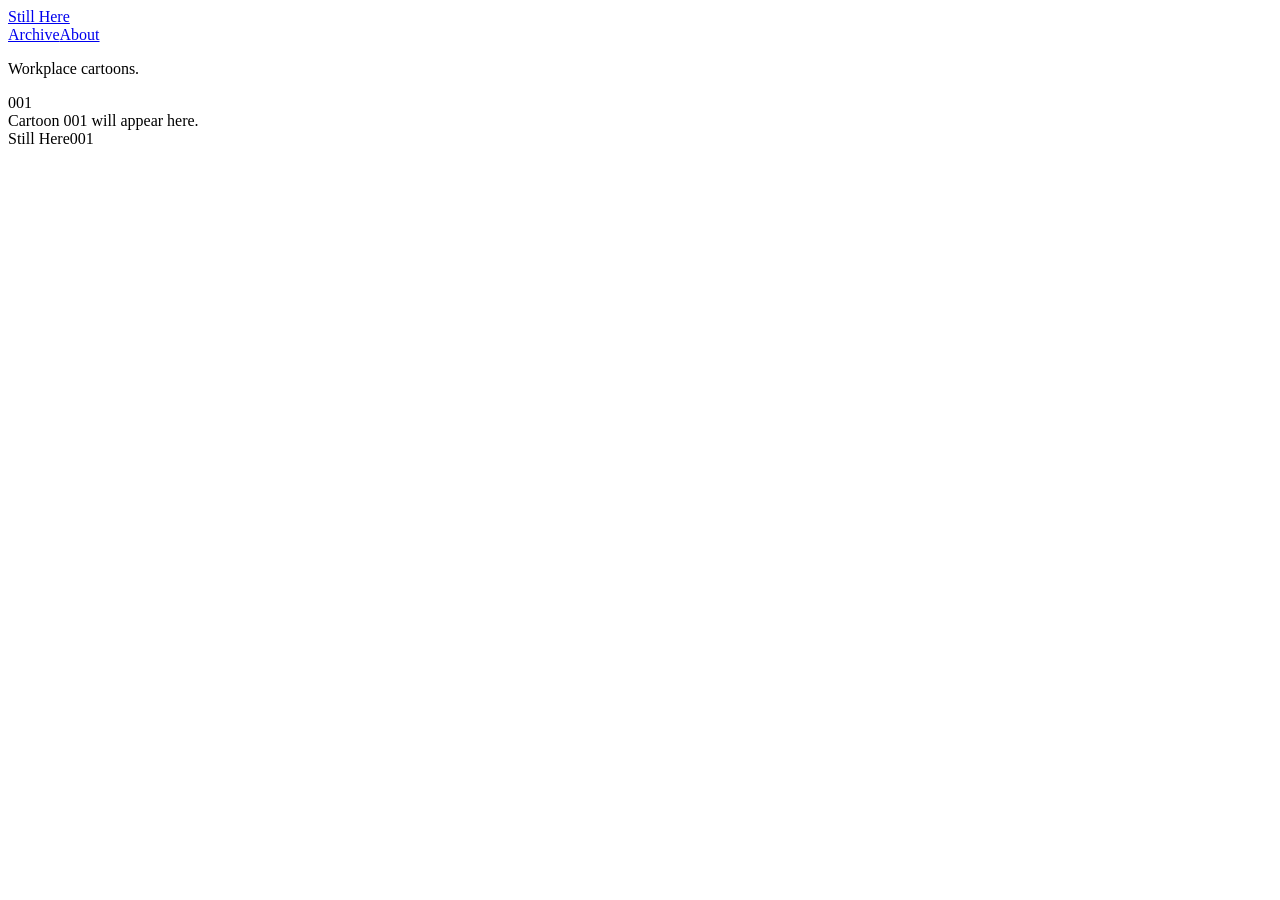
==== index.html @ 5e76210c "Build Still Here site: add index.html" ====
<!doctype html>
<html lang="en">
<head>
<meta charset="utf-8">
<meta name="viewport" content="width=device-width, initial-scale=1">
<meta name="description" content="Still Here — workplace cartoons.">
<title>Still Here — Workplace cartoons</title>
<link rel="stylesheet" href="styles.css">
</head>
<body>
<header class="site-header">
  <a class="brand" href="index.html">Still Here</a>
  <nav><a href="archive.html">Archive</a><a href="about.html">About</a></nav>
</header>
<main>
  <section class="intro"><p>Workplace cartoons.</p></section>
  <section class="latest">
    <div class="number">001</div>
    <div class="placeholder">Cartoon 001 will appear here.</div>
  </section>
</main>
<footer><span>Still Here</span><span>001</span></footer>
</body>
</html>
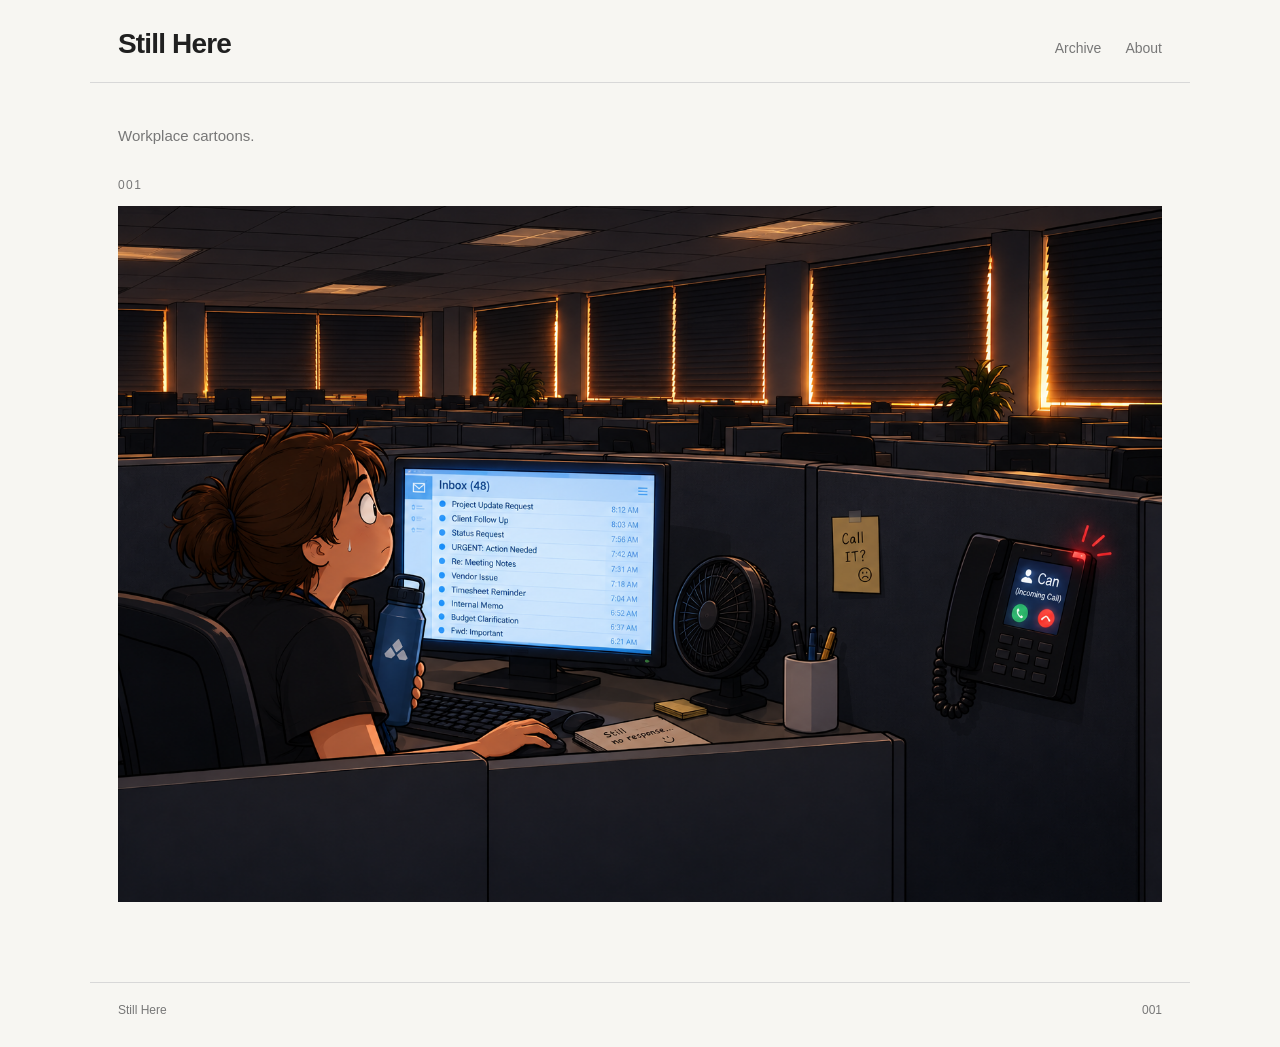
==== commit b4953141: "Publish Still Here 001 with final artwork" ====
--- a/index.html
+++ b/index.html
@@ -16,7 +16,7 @@
   <section class="intro"><p>Workplace cartoons.</p></section>
   <section class="latest">
     <div class="number">001</div>
-    <div class="placeholder">Cartoon 001 will appear here.</div>
+    <a href="001.html" aria-label="View Still Here 001"><img class="artwork" src="images/001.png" width="1536" height="1024" alt="Still Here 001: A lone office worker faces an inbox with 48 messages and a ringing phone in a dim, empty office." fetchpriority="high"></a>
   </section>
 </main>
 <footer><span>Still Here</span><span>001</span></footer>
--- a/styles.css
+++ b/styles.css
@@ -0,0 +1,23 @@
+:root{--ink:#202020;--muted:#777;--line:#d8d8d8;--paper:#f7f6f2}
+*{box-sizing:border-box}
+html,body{margin:0;padding:0}
+body{background:var(--paper);color:var(--ink);font-family:Arial,Helvetica,sans-serif;min-height:100vh}
+.site-header{max-width:1100px;margin:auto;padding:28px 28px 22px;display:flex;justify-content:space-between;align-items:baseline;border-bottom:1px solid var(--line)}
+.brand{font-size:28px;font-weight:600;letter-spacing:-.03em;color:inherit;text-decoration:none}
+nav{display:flex;gap:24px}
+nav a,footer a{color:var(--muted);text-decoration:none;font-size:14px}
+nav a:hover,footer a:hover{text-decoration:underline}
+main{max-width:1100px;margin:auto;padding:44px 28px 80px}
+.intro{margin-bottom:34px}.intro p{color:var(--muted);font-size:15px;margin:0}
+.number{font-size:12px;letter-spacing:.12em;color:var(--muted);margin-bottom:14px}
+.placeholder{min-height:480px;border:1px solid var(--line);display:grid;place-items:center;color:var(--muted);background:#fff}
+.cartoon .placeholder{min-height:70vh}
+.page-heading h1,.prose h1{font-size:32px;font-weight:500;margin:0 0 30px}
+.archive-grid{border-top:1px solid var(--line)}
+.archive-grid a{display:flex;justify-content:space-between;padding:20px 0;border-bottom:1px solid var(--line);text-decoration:none;color:inherit}
+.archive-grid a span:last-child{color:var(--muted);font-size:14px}
+.prose{max-width:700px}.prose p{font-size:17px;line-height:1.7;color:#444}
+footer{max-width:1100px;margin:auto;padding:20px 28px 30px;border-top:1px solid var(--line);display:flex;justify-content:space-between;color:var(--muted);font-size:12px}
+@media(max-width:600px){.site-header{padding:22px 18px}.brand{font-size:24px}nav{gap:14px}main{padding:32px 18px 60px}.placeholder{min-height:300px}.cartoon .placeholder{min-height:55vh}footer{padding-left:18px;padding-right:18px}}
+
+.artwork{display:block;width:100%;height:auto}
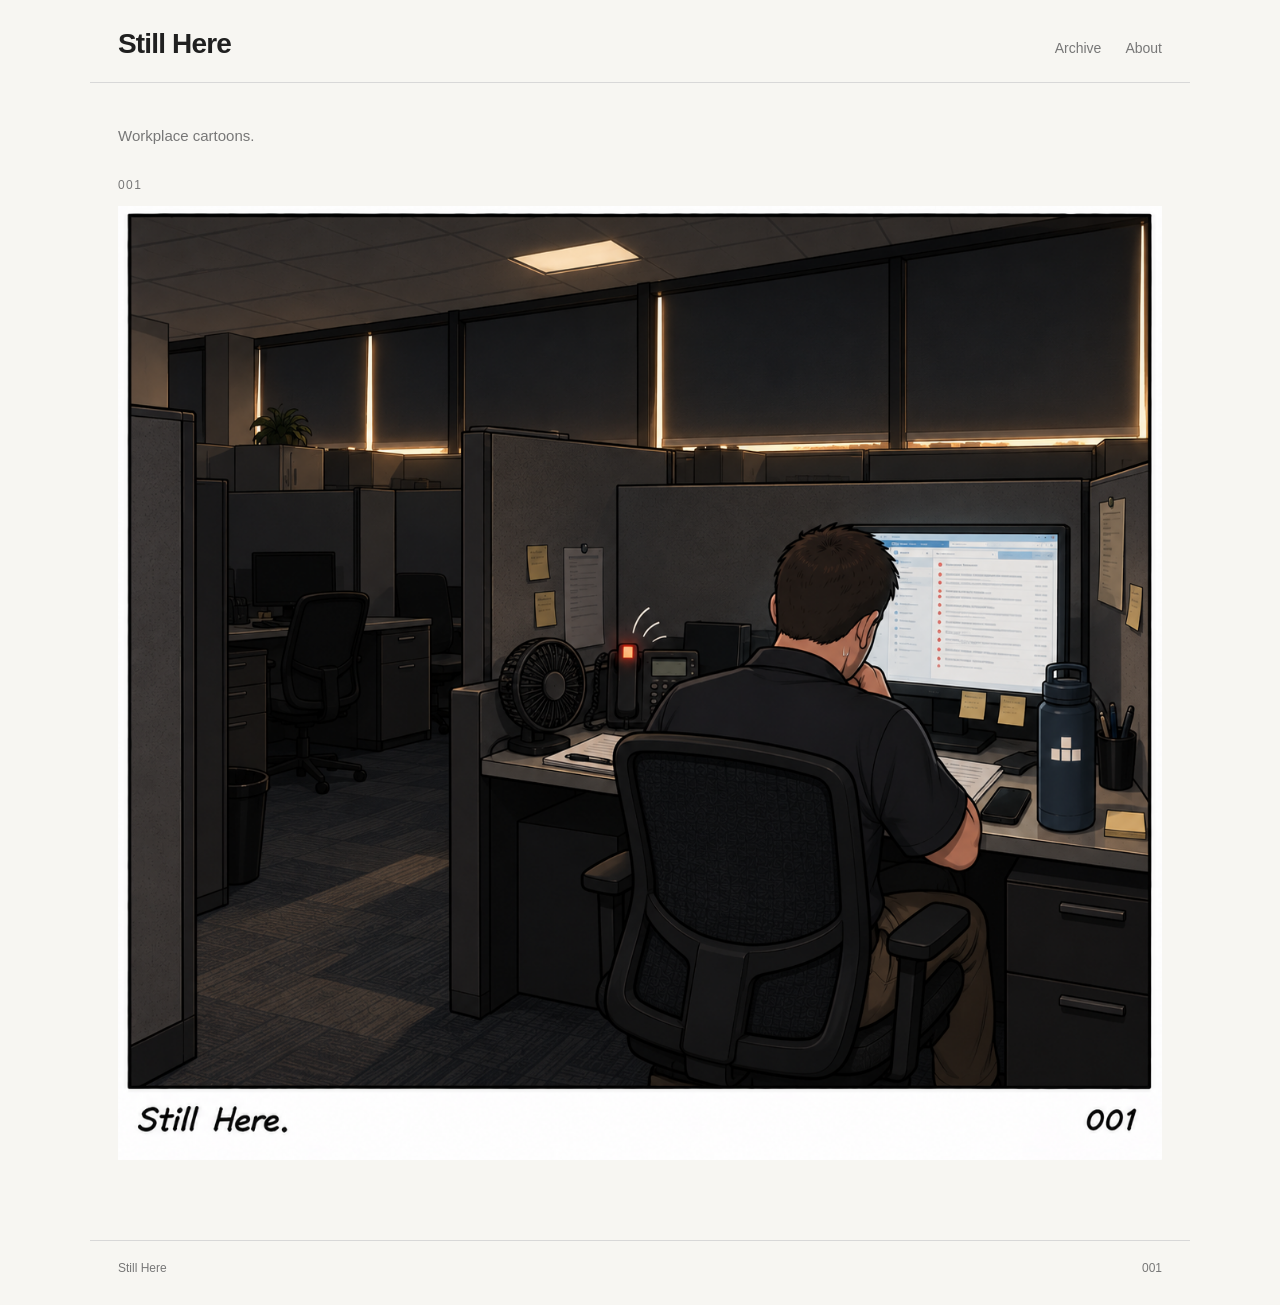
==== commit b72a760c: "Replace Still Here 001 with approved final redraw" ====
--- a/index.html
+++ b/index.html
@@ -16,7 +16,7 @@
   <section class="intro"><p>Workplace cartoons.</p></section>
   <section class="latest">
     <div class="number">001</div>
-    <a href="001.html" aria-label="View Still Here 001"><img class="artwork" src="images/001.png" width="1536" height="1024" alt="Still Here 001: A lone office worker faces an inbox with 48 messages and a ringing phone in a dim, empty office." fetchpriority="high"></a>
+    <a href="001.html" aria-label="View Still Here 001"><img class="artwork" src="images/001.png" width="1312" height="1199" alt="Still Here 001: A lone office worker faces an inbox with 48 messages and a ringing phone in a dim, empty office." fetchpriority="high"></a>
   </section>
 </main>
 <footer><span>Still Here</span><span>001</span></footer>
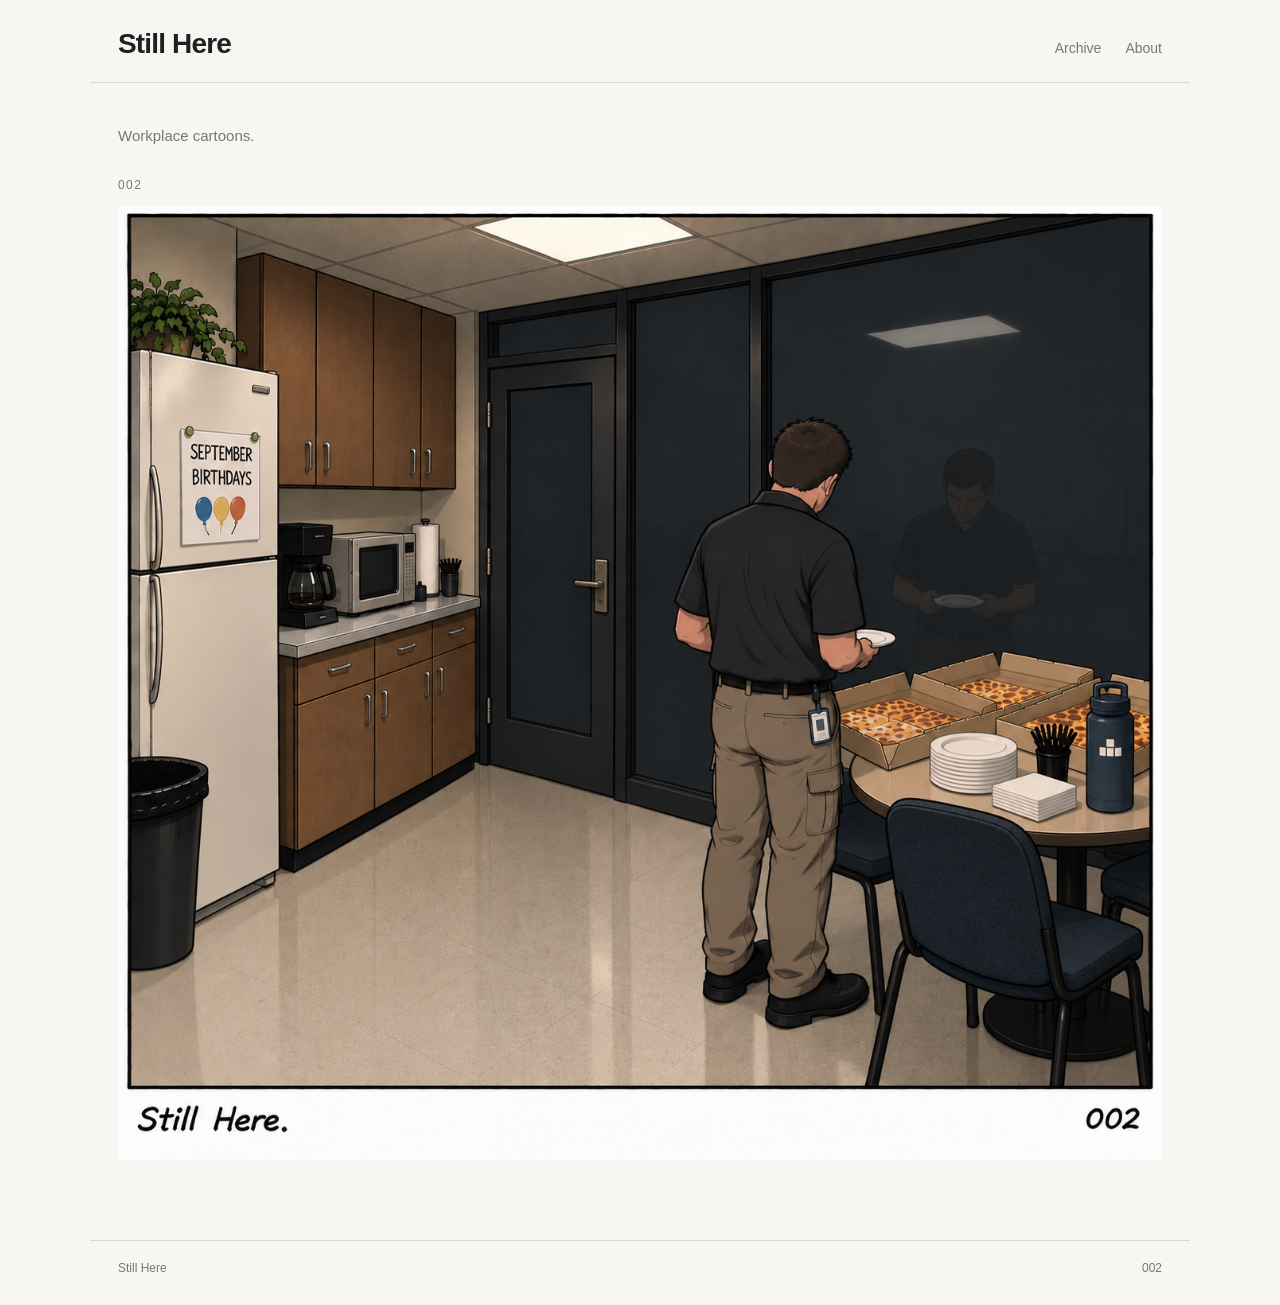
==== commit 1afc8769: "Publish Still Here 002 and update homepage and archive" ====
--- a/index.html
+++ b/index.html
@@ -15,10 +15,10 @@
 <main>
   <section class="intro"><p>Workplace cartoons.</p></section>
   <section class="latest">
-    <div class="number">001</div>
-    <a href="001.html" aria-label="View Still Here 001"><img class="artwork" src="images/001.png" width="1312" height="1199" alt="Still Here 001: A lone office worker faces an inbox with 48 messages and a ringing phone in a dim, empty office." fetchpriority="high"></a>
+    <div class="number">002</div>
+    <a href="002.html" aria-label="View Still Here 002"><img class="artwork" src="images/002.png" width="1312" height="1199" alt="Still Here 002: A lone employee holds a plate beside pizza boxes in a break room decorated for September birthdays, with their reflection in dark tinted glass." fetchpriority="high"></a>
   </section>
 </main>
-<footer><span>Still Here</span><span>001</span></footer>
+<footer><span>Still Here</span><span>002</span></footer>
 </body>
 </html>
